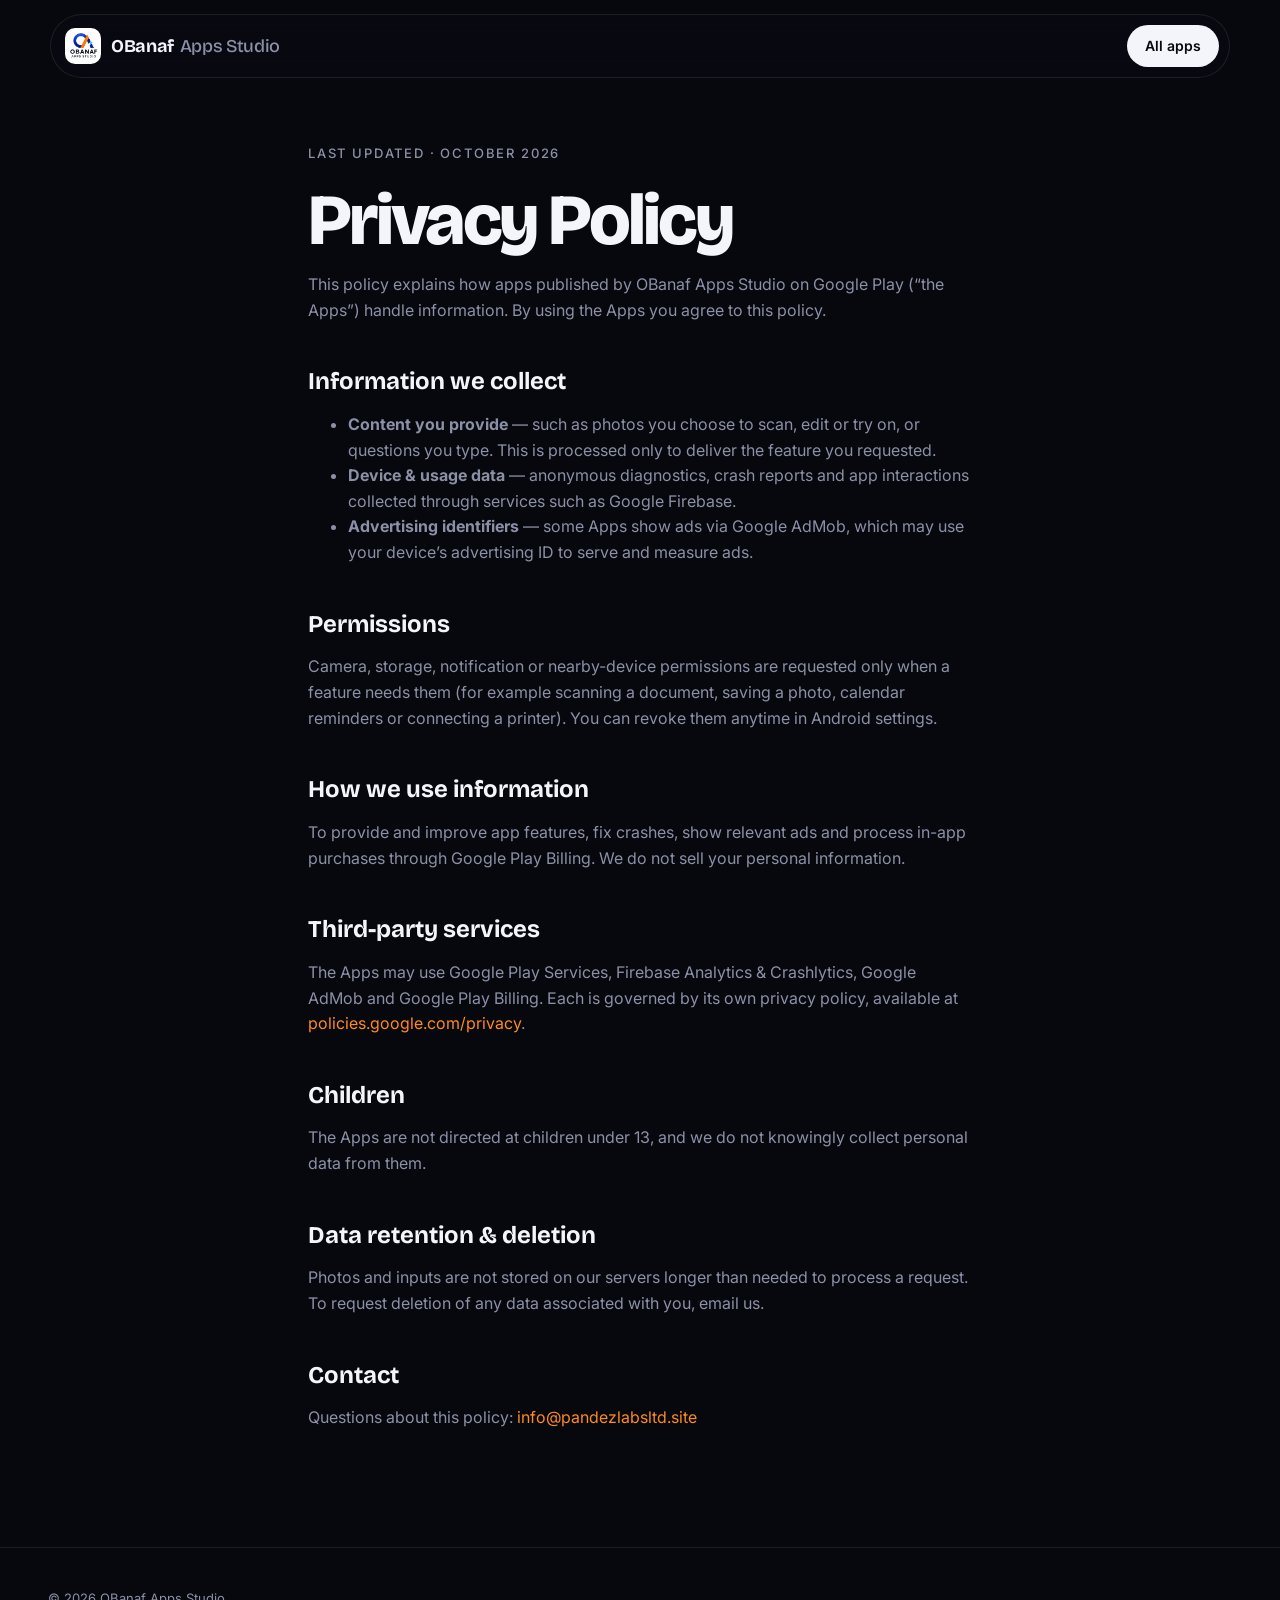
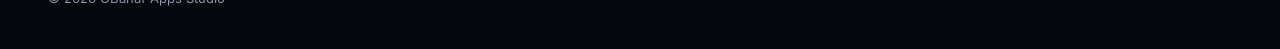
==== privacy.html @ 737c064e "OBanaf Apps Studio website Co-Authored-By: Claude Opus 5.5 <noreply@anthropic.com>" ====
<!doctype html>
<html lang="en">
<head>
<meta charset="utf-8"><meta name="viewport" content="width=device-width, initial-scale=1">
<title>Privacy Policy — OBanaf Apps Studio</title>
<meta name="description" content="Privacy policy for apps published by OBanaf Apps Studio on Google Play.">
<link rel="icon" type="image/webp" href="assets/img/logo.webp">
<link rel="preconnect" href="https://fonts.googleapis.com"><link rel="preconnect" href="https://fonts.gstatic.com" crossorigin>
<link href="https://fonts.googleapis.com/css2?family=Bricolage+Grotesque:opsz,wght@12..96,700&family=Inter:wght@400;600&display=swap" rel="stylesheet">
<link rel="stylesheet" href="assets/css/style.css">
<style>
  .doc{max-width:760px;margin:0 auto;padding:140px var(--gutter) 100px}
  .doc h1{font:800 clamp(40px,7vw,72px)/1 var(--font-display);letter-spacing:-.04em;margin:0 0 16px}
  .doc h2{font:700 24px/1.2 var(--font-display);margin:44px 0 10px}
  .doc p,.doc li{color:var(--muted)} .doc a{color:var(--accent)}
</style>
</head>
<body>
<header class="nav scrolled"><a href="index.html" class="brand"><img src="assets/img/logo.webp" alt="" width="36" height="36"><span>OBanaf<em>Apps Studio</em></span></a><a class="btn btn-sm btn-light" href="index.html#apps">All apps</a></header>
<main class="doc">
  <p class="kicker">Last updated · October 2026</p>
  <h1>Privacy Policy</h1>
  <p>This policy explains how apps published by OBanaf Apps Studio on Google Play (“the Apps”) handle information. By using the Apps you agree to this policy.</p>
  <h2>Information we collect</h2>
  <ul>
    <li><b>Content you provide</b> — such as photos you choose to scan, edit or try on, or questions you type. This is processed only to deliver the feature you requested.</li>
    <li><b>Device & usage data</b> — anonymous diagnostics, crash reports and app interactions collected through services such as Google Firebase.</li>
    <li><b>Advertising identifiers</b> — some Apps show ads via Google AdMob, which may use your device’s advertising ID to serve and measure ads.</li>
  </ul>
  <h2>Permissions</h2>
  <p>Camera, storage, notification or nearby-device permissions are requested only when a feature needs them (for example scanning a document, saving a photo, calendar reminders or connecting a printer). You can revoke them anytime in Android settings.</p>
  <h2>How we use information</h2>
  <p>To provide and improve app features, fix crashes, show relevant ads and process in-app purchases through Google Play Billing. We do not sell your personal information.</p>
  <h2>Third-party services</h2>
  <p>The Apps may use Google Play Services, Firebase Analytics & Crashlytics, Google AdMob and Google Play Billing. Each is governed by its own privacy policy, available at <a href="https://policies.google.com/privacy" target="_blank" rel="noopener">policies.google.com/privacy</a>.</p>
  <h2>Children</h2>
  <p>The Apps are not directed at children under 13, and we do not knowingly collect personal data from them.</p>
  <h2>Data retention & deletion</h2>
  <p>Photos and inputs are not stored on our servers longer than needed to process a request. To request deletion of any data associated with you, email us.</p>
  <h2>Contact</h2>
  <p>Questions about this policy: <a href="mailto:info@pandezlabsltd.site">info@pandezlabsltd.site</a></p>
</main>
<footer class="footer"><div class="wrap footer-inner"><p class="copy">© 2026 OBanaf Apps Studio</p></div></footer>
</body>
</html>
---- assets/css/style.css ----
/* ==========================================================
   THEME TOKENS — change these to re-skin for another console
   ========================================================== */
:root {
  --bg: #07080d;
  --bg-2: #0d0f17;
  --surface: rgba(255, 255, 255, .04);
  --surface-2: rgba(255, 255, 255, .07);
  --line: rgba(255, 255, 255, .09);
  --text: #f4f5fa;
  --muted: #8b90a6;
  --accent: #ff8a1f;          /* brand orange */
  --accent-2: #3b5bff;        /* brand blue */
  --accent-3: #5cc8ff;        /* light blue */
  --grad: linear-gradient(100deg, var(--accent) 0%, #ffb35c 35%, var(--accent-3) 70%, var(--accent-2) 100%);
  --radius: 22px;
  --radius-lg: 32px;
  --ease: cubic-bezier(.2, .8, .2, 1);
  --font-display: "Bricolage Grotesque", system-ui, sans-serif;
  --font-body: "Inter", system-ui, -apple-system, Segoe UI, Roboto, sans-serif;
  --gutter: clamp(16px, 4vw, 48px);
}

/* ---------- base ---------- */
*, *::before, *::after { box-sizing: border-box; }
html { scroll-behavior: smooth; -webkit-text-size-adjust: 100%; }
body {
  margin: 0; background: var(--bg); color: var(--text);
  font: 400 16px/1.6 var(--font-body);
  -webkit-font-smoothing: antialiased; overflow-x: hidden;
}
img { display: block; max-width: 100%; }
a { color: inherit; text-decoration: none; }
button { font: inherit; color: inherit; background: none; border: 0; cursor: pointer; }
::selection { background: var(--accent); color: #000; }
:focus-visible { outline: 2px solid var(--accent); outline-offset: 3px; border-radius: 8px; }
.wrap { width: 100%; max-width: 1280px; margin: 0 auto; padding: 0 var(--gutter); }
.skip { position: fixed; left: 16px; top: -60px; z-index: 100; background: var(--text); color: var(--bg); padding: 10px 16px; border-radius: 10px; }
.skip:focus { top: 16px; }
.muted { color: var(--muted); }
.grad { font-style: normal; background: var(--grad); -webkit-background-clip: text; background-clip: text; color: transparent; background-size: 200% 100%; animation: shine 8s linear infinite; }
@keyframes shine { to { background-position: -200% 0; } }

.grain {
  position: fixed; inset: 0; z-index: 90; pointer-events: none; opacity: .06; mix-blend-mode: overlay;
  background-image: url("data:image/svg+xml,%3Csvg xmlns='http://www.w3.org/2000/svg' width='160' height='160'%3E%3Cfilter id='n'%3E%3CfeTurbulence type='fractalNoise' baseFrequency='.9' numOctaves='3' stitchTiles='stitch'/%3E%3C/filter%3E%3Crect width='100%25' height='100%25' filter='url(%23n)'/%3E%3C/svg%3E");
}
.cursor-glow {
  position: fixed; left: 0; top: 0; width: 520px; height: 520px; margin: -260px 0 0 -260px; border-radius: 50%;
  pointer-events: none; z-index: 0; opacity: 0; transition: opacity .4s;
  background: radial-gradient(circle, color-mix(in srgb, var(--accent-2) 22%, transparent), transparent 65%);
  will-change: transform;
}
body.has-pointer .cursor-glow { opacity: 1; }

/* ---------- type ---------- */
.display, .h2, .mega, .statement, h3 { font-family: var(--font-display); letter-spacing: -.035em; margin: 0; }
.display { font-weight: 800; font-size: clamp(48px, 8.4vw, 124px); line-height: .92; }
.h2 { font-weight: 700; font-size: clamp(36px, 5.4vw, 76px); line-height: 1; }
.mega { font-weight: 800; font-size: clamp(56px, 11vw, 176px); line-height: .9; }
.lead { color: var(--muted); font-size: clamp(16px, 1.4vw, 19px); max-width: 560px; margin: 28px 0 0; }
.eyebrow, .kicker {
  display: inline-flex; align-items: center; gap: 10px; margin: 0 0 24px;
  font: 500 13px/1 var(--font-body); letter-spacing: .14em; text-transform: uppercase; color: var(--muted);
}
.eyebrow { padding: 9px 14px; border: 1px solid var(--line); border-radius: 99px; background: var(--surface); backdrop-filter: blur(8px); }
.dot { width: 8px; height: 8px; border-radius: 50%; background: var(--accent); box-shadow: 0 0 0 0 var(--accent); animation: ping 2s infinite; }
@keyframes ping { 70% { box-shadow: 0 0 0 10px transparent; } 100% { box-shadow: 0 0 0 0 transparent; } }

/* ---------- buttons ---------- */
.btn {
  position: relative; display: inline-flex; align-items: center; gap: 10px; height: 54px; padding: 0 26px;
  border-radius: 99px; font-weight: 600; font-size: 15px; white-space: nowrap; cursor: pointer;
  transition: background .3s var(--ease), color .3s, border-color .3s, transform .4s var(--ease);
}
.btn-sm { height: 42px; padding: 0 18px; font-size: 14px; }
.btn-lg { height: 64px; padding: 0 34px; font-size: 17px; }
.btn-primary { background: var(--accent); color: #0b0b0b; box-shadow: 0 10px 40px -10px color-mix(in srgb, var(--accent) 70%, transparent); }
.btn-primary:hover { background: #fff; }
.btn-primary svg { transition: transform .3s var(--ease); }
.btn-primary:hover svg { transform: translateX(4px); }
.btn-ghost { border: 1px solid var(--line); background: var(--surface); backdrop-filter: blur(10px); }
.btn-ghost:hover { border-color: var(--text); }
.btn-light { background: var(--text); color: var(--bg); }
.btn-light:hover { background: var(--accent); }

/* ---------- nav ---------- */
.nav {
  position: fixed; top: 14px; left: 50%; z-index: 50; transform: translateX(-50%);
  width: min(1180px, calc(100% - 24px)); height: 64px; padding: 0 10px 0 14px;
  display: flex; align-items: center; justify-content: space-between; gap: 16px;
  border: 1px solid transparent; border-radius: 99px;
  transition: background .4s, border-color .4s, transform .5s var(--ease);
}
.nav.scrolled { background: rgba(10, 11, 18, .72); border-color: var(--line); backdrop-filter: blur(18px) saturate(1.4); -webkit-backdrop-filter: blur(18px) saturate(1.4); }
.nav.hide { transform: translate(-50%, -120%); }
.brand { display: flex; align-items: center; gap: 10px; font: 700 18px/1 var(--font-display); letter-spacing: -.02em; }
.brand img { border-radius: 10px; background: #fff; }
.brand em { font-style: normal; font-weight: 500; color: var(--muted); margin-left: 6px; }
.nav-links { display: flex; gap: 4px; }
.nav-links a { padding: 10px 16px; border-radius: 99px; color: var(--muted); font-size: 15px; transition: color .25s, background .25s; }
.nav-links a:hover, .nav-links a.active { color: var(--text); background: var(--surface-2); }
.burger { display: none; width: 44px; height: 44px; border-radius: 50%; background: var(--surface-2); position: relative; }
.burger span { position: absolute; left: 13px; right: 13px; height: 2px; background: var(--text); border-radius: 2px; transition: transform .3s var(--ease), top .3s; }
.burger span:first-child { top: 17px; } .burger span:last-child { top: 25px; }
.nav.open .burger span:first-child { top: 21px; transform: rotate(45deg); }
.nav.open .burger span:last-child { top: 21px; transform: rotate(-45deg); }

/* ---------- hero ---------- */
.hero { position: relative; min-height: 100svh; display: flex; align-items: center; padding: 120px 0 90px; overflow: hidden; isolation: isolate; }
.hero-inner { position: relative; display: grid; grid-template-columns: 1.1fr .9fr; gap: 40px; align-items: center; }
.orb { position: absolute; border-radius: 50%; filter: blur(90px); z-index: -1; pointer-events: none; }
.orb-a { width: 620px; height: 620px; right: -120px; top: -120px; background: color-mix(in srgb, var(--accent-2) 55%, transparent); animation: drift 18s ease-in-out infinite alternate; }
.orb-b { width: 480px; height: 480px; left: -160px; bottom: -160px; background: color-mix(in srgb, var(--accent) 35%, transparent); animation: drift 22s ease-in-out infinite alternate-reverse; }
@keyframes drift { to { transform: translate(-80px, 80px) scale(1.15); } }
.hero-grid {
  position: absolute; inset: 0; z-index: -1; opacity: .5;
  background-image: linear-gradient(var(--line) 1px, transparent 1px), linear-gradient(90deg, var(--line) 1px, transparent 1px);
  background-size: 72px 72px;
  mask-image: radial-gradient(ellipse 70% 60% at 50% 40%, #000 30%, transparent 75%);
  -webkit-mask-image: radial-gradient(ellipse 70% 60% at 50% 40%, #000 30%, transparent 75%);
}
.split .line { display: block; overflow: hidden; padding-bottom: .06em; }
.split .line > span { display: inline-block; transform: translateY(110%); transition: transform 1.1s var(--ease); }
.split.in .line > span { transform: none; }
.split .line:nth-child(2) > span { transition-delay: .08s; }
.split .line:nth-child(3) > span { transition-delay: .16s; }
.hero-cta { display: flex; flex-wrap: wrap; gap: 12px; margin-top: 36px; }
.hero-proof { display: flex; align-items: center; gap: 14px; margin-top: 40px; color: var(--muted); font-size: 14px; }
.hero-proof p { margin: 0; } .hero-proof strong { color: var(--text); }
.avatars { display: flex; }
.avatars img { width: 38px; height: 38px; border-radius: 11px; border: 2px solid var(--bg); margin-left: -10px; background: var(--bg-2); }
.avatars img:first-child { margin-left: 0; }

.hero-visual { position: relative; height: 620px; perspective: 1400px; }
.phone-stack { position: absolute; inset: 0; transform-style: preserve-3d; }
.phone {
  position: absolute; top: 50%; left: 50%; width: 250px; aspect-ratio: 422 / 900; margin: -266px 0 0 -125px;
  border-radius: 34px; overflow: hidden; background: var(--bg-2);
  box-shadow: 0 40px 80px -20px rgba(0, 0, 0, .7), 0 0 0 1px rgba(255, 255, 255, .1), inset 0 0 0 1px rgba(255,255,255,.06);
  transition: transform 1.1s var(--ease), opacity .8s, filter .8s;
}
.phone img { width: 100%; height: 100%; object-fit: cover; }
.phone[data-pos="0"] { transform: translateX(0) translateZ(80px) rotateY(-8deg); z-index: 3; }
.phone[data-pos="1"] { transform: translateX(150px) translateZ(-60px) rotateY(-22deg) rotateZ(4deg); z-index: 2; filter: brightness(.6); }
.phone[data-pos="2"] { transform: translateX(-150px) translateZ(-60px) rotateY(18deg) rotateZ(-4deg); z-index: 2; filter: brightness(.6); }
.phone[data-pos="3"] { transform: translateX(0) translateZ(-260px); opacity: 0; z-index: 1; }
.float-card {
  position: absolute; z-index: 5; display: flex; align-items: center; gap: 12px; padding: 12px 16px 12px 12px;
  border-radius: 18px; background: rgba(16, 18, 28, .72); border: 1px solid var(--line); backdrop-filter: blur(14px);
  box-shadow: 0 20px 50px -20px rgba(0,0,0,.8); animation: bob 6s ease-in-out infinite;
}
.float-card b { display: block; font: 700 18px/1.1 var(--font-display); }
.float-card small { color: var(--muted); font-size: 12px; }
.fc-ico { width: 38px; height: 38px; border-radius: 12px; display: grid; place-items: center; background: var(--accent); color: #000; font-weight: 700; }
.fc-1 { left: 0; top: 18%; } .fc-2 { right: 0; bottom: 16%; animation-delay: -3s; }
.fc-2 .fc-ico { background: var(--accent-3); }
@keyframes bob { 50% { transform: translateY(-14px); } }
.scroll-hint { position: absolute; left: 50%; bottom: 24px; transform: translateX(-50%); display: flex; flex-direction: column; align-items: center; gap: 8px; font-size: 11px; letter-spacing: .2em; text-transform: uppercase; color: var(--muted); }
.scroll-hint span { width: 1px; height: 44px; background: linear-gradient(var(--text), transparent); animation: drip 2s var(--ease) infinite; transform-origin: top; }
@keyframes drip { 0% { transform: scaleY(0); } 50% { transform: scaleY(1); } 100% { transform: scaleY(1); opacity: 0; } }

/* ---------- marquee ---------- */
.marquee { border-block: 1px solid var(--line); padding: 22px 0; overflow: hidden; background: var(--bg-2); }
.marquee-track { display: flex; width: max-content; gap: 56px; animation: scroll-x 40s linear infinite; }
.marquee:hover .marquee-track { animation-play-state: paused; }
.mq-item { display: flex; align-items: center; gap: 14px; font: 600 22px/1 var(--font-display); letter-spacing: -.02em; white-space: nowrap; color: var(--muted); }
.mq-item img { width: 40px; height: 40px; border-radius: 11px; }
.mq-item::after { content: "✦"; margin-left: 42px; color: var(--accent); font-size: 16px; }
@keyframes scroll-x { to { transform: translateX(-50%); } }

/* ---------- stats ---------- */
.stats { display: grid; grid-template-columns: repeat(4, 1fr); padding-top: 120px; padding-bottom: 40px; }
.stat { padding: 8px 28px 8px 0; }
.stat + .stat { padding-left: 28px; border-left: 1px solid var(--line); }
.stat-num { display: flex; align-items: baseline; font: 800 clamp(48px, 6vw, 88px)/1 var(--font-display); letter-spacing: -.05em; }
.stat-num .suffix { color: var(--accent); font-size: .6em; margin-left: 4px; }
.digit { display: inline-block; height: 1em; overflow: hidden; line-height: 1; text-align: center; transition: width 1.2s var(--ease); }
.digit > span { width: 100%; display: flex; flex-direction: column; transition: transform 1.8s var(--ease); }
.digit > span > span { height: 1em; display: flex; justify-content: center; }
.stat h3 { font: 600 17px/1.3 var(--font-body); letter-spacing: 0; margin: 16px 0 6px; }
.stat p { color: var(--muted); font-size: 14px; margin: 0; max-width: 240px; }

/* ---------- section heads ---------- */
section { position: relative; }
.apps, .services { padding-top: 140px; }
.section-head { display: flex; justify-content: space-between; align-items: flex-end; gap: 32px; flex-wrap: wrap; margin-bottom: 56px; }

/* ---------- filters ---------- */
.filters { display: flex; flex-wrap: wrap; gap: 8px; padding: 6px; border: 1px solid var(--line); border-radius: 99px; background: var(--surface); }
.filters button { position: relative; height: 40px; padding: 0 16px; border-radius: 99px; font-size: 14px; color: var(--muted); transition: color .3s; }
.filters button:hover { color: var(--text); }
.filters button[aria-selected="true"] { background: var(--text); color: var(--bg); font-weight: 600; }
.filters button small { opacity: .55; margin-left: 4px; }

/* ---------- app cards ---------- */
.app-grid { display: grid; grid-template-columns: repeat(12, 1fr); gap: 20px; }
.card {
  --hue: var(--accent);
  position: relative; grid-column: span 4; display: flex; flex-direction: column; min-height: 560px;
  border-radius: var(--radius-lg); border: 1px solid var(--line); overflow: hidden; cursor: pointer;
  background: linear-gradient(180deg, color-mix(in srgb, var(--hue) 16%, var(--bg-2)) 0%, var(--bg-2) 62%);
  transition: border-color .4s, transform .6s var(--ease), opacity .5s, box-shadow .6s;
  isolation: isolate;
}
.card.big { grid-column: span 6; min-height: 620px; }
.card::before {
  content: ""; position: absolute; inset: 0; z-index: -1; opacity: 0; transition: opacity .5s;
  background: radial-gradient(500px circle at var(--mx, 50%) var(--my, 0%), color-mix(in srgb, var(--hue) 30%, transparent), transparent 60%);
}
.card:hover { border-color: color-mix(in srgb, var(--hue) 55%, transparent); box-shadow: 0 40px 80px -40px color-mix(in srgb, var(--hue) 60%, transparent); }
.card:hover::before { opacity: 1; }
.card.is-hidden { display: none; }
.card-top { display: flex; gap: 16px; align-items: center; padding: 26px 26px 0; }
.card-icon { width: 64px; height: 64px; border-radius: 18px; flex: none; box-shadow: 0 10px 30px -10px rgba(0,0,0,.6); }
.card-title { font: 700 24px/1.1 var(--font-display); letter-spacing: -.025em; margin: 0; }
.card-sub { color: var(--muted); font-size: 14px; margin-top: 4px; }
.card-tag { position: absolute; top: 22px; right: 22px; font-size: 12px; padding: 6px 12px; border-radius: 99px; background: var(--surface-2); border: 1px solid var(--line); color: var(--muted); }
.card-desc { color: var(--muted); font-size: 15px; padding: 18px 26px 0; margin: 0; }
.card-meta { display: flex; gap: 18px; padding: 16px 26px 0; font-size: 13px; color: var(--muted); }
.card-meta b { color: var(--text); font-weight: 600; }
.card-shots { position: relative; flex: none; height: 300px; margin-top: auto; overflow: hidden; }
.card.big .card-shots { height: 350px; }
.card-shots img {
  position: absolute; top: 34px; left: 50%; height: 400px; width: auto; aspect-ratio: 422 / 900; object-fit: cover; border-radius: 18px;
  box-shadow: 0 30px 60px -20px rgba(0,0,0,.8), 0 0 0 1px rgba(255,255,255,.08); background: var(--bg);
  transition: transform .8s var(--ease);
}
.card.big .card-shots img { height: 460px; }
.card-shots img:nth-child(1) { transform: translateX(-50%) translateY(0); z-index: 3; }
.card-shots img:nth-child(2) { transform: translateX(-118%) translateY(36px) rotate(-7deg); z-index: 2; }
.card-shots img:nth-child(3) { transform: translateX(18%) translateY(36px) rotate(7deg); z-index: 2; }
.card:hover .card-shots img:nth-child(1) { transform: translateX(-50%) translateY(-22px) scale(1.03); }
.card:hover .card-shots img:nth-child(2) { transform: translateX(-138%) translateY(14px) rotate(-10deg); }
.card:hover .card-shots img:nth-child(3) { transform: translateX(38%) translateY(14px) rotate(10deg); }
.card-cta {
  position: absolute; left: 50%; bottom: 22px; z-index: 5; transform: translate(-50%, 20px); opacity: 0;
  display: inline-flex; align-items: center; gap: 8px; height: 46px; padding: 0 20px; border-radius: 99px;
  background: rgba(255,255,255,.92); color: #000; font-weight: 600; font-size: 14px; transition: transform .5s var(--ease), opacity .4s;
  backdrop-filter: blur(8px);
}
.card:hover .card-cta, .card:focus-visible .card-cta { transform: translate(-50%, 0); opacity: 1; }

/* ---------- showcase ---------- */
.showcase { height: 340vh; margin-top: 140px; }
.showcase-sticky { position: sticky; top: 0; height: 100svh; overflow: hidden; display: flex; flex-direction: column; justify-content: center; gap: 44px; }
.showcase-head { display: flex; flex-direction: column; }
.showcase-track { display: flex; gap: 22px; padding-left: var(--gutter); width: max-content; will-change: transform; }
.sc-item { position: relative; flex: none; width: clamp(180px, 18vw, 240px); }
.sc-item img { width: 100%; aspect-ratio: 422 / 900; object-fit: cover; border-radius: 22px; border: 1px solid var(--line); background: var(--bg-2); }
.sc-item figcaption { display: flex; align-items: center; gap: 8px; margin-top: 12px; font-size: 13px; color: var(--muted); }
.sc-item figcaption img { width: 22px; height: 22px; border-radius: 6px; aspect-ratio: 1; border: 0; }
.sc-item:nth-child(even) { margin-top: 60px; }
.showcase-progress { height: 2px; }
.showcase-progress span { display: block; height: 100%; width: 100%; background: var(--grad); transform-origin: left; transform: scaleX(0); border-radius: 2px; }

/* ---------- studio ---------- */
.studio { padding-top: 140px; }
.statement { font-weight: 600; font-size: clamp(30px, 4.2vw, 60px); line-height: 1.08; max-width: 1100px; }
.statement .w { opacity: .14; transition: opacity .5s; }
.statement .w.on { opacity: 1; }
.pillars { display: grid; grid-template-columns: repeat(3, 1fr); gap: 20px; margin-top: 80px; }
.pillar { padding: 32px; border-radius: var(--radius); border: 1px solid var(--line); background: var(--surface); }
.pillar span { font: 600 13px/1 var(--font-body); color: var(--accent); letter-spacing: .1em; }
.pillar h3 { font-size: 28px; margin: 40px 0 10px; }
.pillar p { color: var(--muted); margin: 0; }

/* ---------- services bento ---------- */
.bento { display: grid; grid-template-columns: repeat(3, 1fr); gap: 20px; }
.tile {
  position: relative; padding: 34px; border-radius: var(--radius-lg); border: 1px solid var(--line); background: var(--bg-2);
  overflow: hidden; transition: border-color .4s, transform .5s var(--ease); transform-style: preserve-3d;
}
.tile:hover { border-color: rgba(255,255,255,.22); }
.t-wide { grid-column: span 2; }
.t-accent { background: linear-gradient(135deg, color-mix(in srgb, var(--accent-2) 40%, var(--bg-2)), var(--bg-2) 70%); }
.tile-ico { width: 54px; height: 54px; border-radius: 16px; display: grid; place-items: center; background: var(--surface-2); color: var(--accent); margin-bottom: 64px; }
.tile-ico svg { width: 26px; height: 26px; }
.tile h3 { font-size: 28px; margin-bottom: 10px; }
.tile p { color: var(--muted); margin: 0; max-width: 520px; }
.chips { display: flex; flex-wrap: wrap; gap: 8px; margin-top: 22px; }
.chips span { font-size: 13px; padding: 7px 13px; border-radius: 99px; border: 1px solid var(--line); color: var(--muted); }

/* ---------- contact ---------- */
.contact { margin-top: 160px; padding: 140px 0; overflow: hidden; border-top: 1px solid var(--line); isolation: isolate; }
.orb-c { width: 760px; height: 760px; left: 50%; top: 40%; transform: translate(-50%, -50%); background: color-mix(in srgb, var(--accent-2) 40%, transparent); }
.contact-inner { text-align: center; display: flex; flex-direction: column; align-items: center; }
.contact .lead { margin-inline: auto; }
.contact .hero-cta { justify-content: center; }

/* ---------- footer ---------- */
.footer { border-top: 1px solid var(--line); padding: 40px 0; }
.footer-inner { display: flex; flex-wrap: wrap; gap: 20px 40px; align-items: center; justify-content: space-between; }
.footer nav { display: flex; flex-wrap: wrap; gap: 24px; color: var(--muted); font-size: 14px; }
.footer nav a { cursor: pointer; } .footer nav a:hover { color: var(--text); }
.copy { width: 100%; margin: 0; color: var(--muted); font-size: 13px; }

/* ---------- detail sheet ---------- */
.sheet {
  width: min(1100px, calc(100% - 24px)); max-height: calc(100svh - 40px); padding: 0; border: 1px solid var(--line);
  border-radius: var(--radius-lg); background: var(--bg-2); color: var(--text); overflow: hidden;
}
.sheet[open] { animation: pop .5s var(--ease); }
.sheet::backdrop { background: rgba(3, 4, 8, .7); backdrop-filter: blur(8px); }
@keyframes pop { from { opacity: 0; transform: translateY(30px) scale(.97); } }
.sheet-body { max-height: calc(100svh - 40px); overflow-y: auto; overscroll-behavior: contain; }
.sh-head { position: relative; display: flex; gap: 22px; align-items: center; padding: 36px 36px 28px; background: linear-gradient(180deg, color-mix(in srgb, var(--hue) 22%, transparent), transparent); }
.sh-head img { width: 96px; height: 96px; border-radius: 24px; }
.sh-head h2 { font: 700 clamp(28px, 4vw, 44px)/1 var(--font-display); letter-spacing: -.03em; margin: 0; }
.sh-head p { color: var(--muted); margin: 8px 0 0; }
.sh-close { position: absolute; top: 18px; right: 18px; width: 44px; height: 44px; border-radius: 50%; background: var(--surface-2); font-size: 22px; transition: background .3s, transform .4s var(--ease); }
.sh-close:hover { background: var(--text); color: var(--bg); transform: rotate(90deg); }
.sh-stats { display: flex; flex-wrap: wrap; gap: 0; margin: 0 36px; border-block: 1px solid var(--line); }
.sh-stats div { padding: 16px 28px 16px 0; margin-right: 28px; border-right: 1px solid var(--line); }
.sh-stats div:last-child { border: 0; }
.sh-stats b { display: block; font: 700 22px/1.1 var(--font-display); }
.sh-stats small { color: var(--muted); font-size: 12px; }
.sh-shots { display: flex; gap: 14px; overflow-x: auto; padding: 28px 36px; scroll-snap-type: x mandatory; scrollbar-width: thin; }
.sh-shots img { flex: none; height: min(56svh, 480px); width: auto; aspect-ratio: auto; border-radius: 18px; scroll-snap-align: start; border: 1px solid var(--line); background: var(--bg); }
.sh-grid { display: grid; grid-template-columns: 1.2fr 1fr; gap: 36px; padding: 0 36px 36px; }
.sh-grid p { color: var(--muted); margin: 0 0 24px; font-size: 17px; }
.sh-feats { list-style: none; padding: 0; margin: 0; display: grid; gap: 10px; }
.sh-feats li { display: flex; gap: 12px; align-items: center; padding: 14px 16px; border-radius: 14px; background: var(--surface); border: 1px solid var(--line); }
.sh-feats li::before { content: ""; width: 8px; height: 8px; border-radius: 50%; background: var(--hue); flex: none; }
.play-badge { display: inline-flex; align-items: center; gap: 12px; height: 60px; padding: 0 22px 0 18px; border-radius: 16px; background: #000; border: 1px solid rgba(255,255,255,.25); transition: transform .3s var(--ease), border-color .3s; }
.play-badge:hover { transform: translateY(-2px); border-color: #fff; }
.play-badge small { display: block; font-size: 11px; color: #ccc; line-height: 1; text-transform: uppercase; letter-spacing: .04em; }
.play-badge b { font: 600 20px/1.1 var(--font-body); }

/* ---------- reveal ---------- */
.reveal { opacity: 0; transform: translateY(40px); transition: opacity 1s var(--ease), transform 1s var(--ease); }
.reveal.in { opacity: 1; transform: none; }
.app-grid .card { opacity: 0; transform: translateY(60px); }
.app-grid .card.in { opacity: 1; transform: none; }

/* ---------- responsive ---------- */
@media (max-width: 1080px) {
  .hero-inner { grid-template-columns: 1fr; }
  .hero-visual { height: 520px; margin-top: 20px; }
  .card, .card.big { grid-column: span 6; }
  .stats { grid-template-columns: repeat(2, 1fr); row-gap: 48px; }
  .stat:nth-child(3) { padding-left: 0; border-left: 0; }
  .bento { grid-template-columns: 1fr 1fr; }
}
@media (max-width: 760px) {
  .nav { height: 58px; top: 10px; }
  .nav-links {
    position: fixed; top: 70px; left: 0; right: 0; flex-direction: column; padding: 12px; gap: 2px;
    background: rgba(12, 13, 20, .96); border: 1px solid var(--line); border-radius: 24px; backdrop-filter: blur(18px);
    opacity: 0; pointer-events: none; transform: translateY(-10px); transition: opacity .3s, transform .4s var(--ease);
  }
  .nav.open .nav-links { opacity: 1; pointer-events: auto; transform: none; }
  .nav-links a { font-size: 18px; padding: 14px 18px; }
  .nav .btn-sm span { display: none; }
  .nav .btn-sm { width: 42px; padding: 0; justify-content: center; }
  .burger { display: block; }
  .brand em { display: none; }
  .hero { padding-top: 110px; }
  .hero-visual { height: 440px; }
  .phone { width: 190px; margin: -203px 0 0 -95px; border-radius: 26px; }
  .phone[data-pos="1"] { transform: translateX(100px) translateZ(-60px) rotateY(-22deg) rotateZ(4deg); }
  .phone[data-pos="2"] { transform: translateX(-100px) translateZ(-60px) rotateY(18deg) rotateZ(-4deg); }
  .float-card { transform: scale(.85); } .fc-1 { top: 4%; } .fc-2 { bottom: 4%; }
  .scroll-hint { display: none; }
  .stats { grid-template-columns: 1fr 1fr; padding-top: 80px; }
  .stat, .stat + .stat { padding: 0 12px 0 0; border: 0; }
  .card, .card.big { grid-column: span 12; min-height: 520px; }
  .card-cta { opacity: 1; transform: translate(-50%, 0); }
  .filters { border-radius: 20px; }
  .apps, .services, .studio { padding-top: 100px; }
  .pillars, .bento { grid-template-columns: 1fr; }
  .t-wide { grid-column: auto; }
  .tile-ico { margin-bottom: 36px; }
  .showcase { height: auto; margin-top: 100px; }
  .showcase-sticky { position: relative; height: auto; }
  .showcase-track { width: auto; overflow-x: auto; scroll-snap-type: x mandatory; padding-right: var(--gutter); transform: none !important; scrollbar-width: none; }
  .sc-item { width: 62vw; scroll-snap-align: center; }
  .sc-item:nth-child(even) { margin-top: 0; }
  .showcase-progress { display: none; }
  .contact { padding: 100px 0; margin-top: 100px; }
  .sh-head, .sh-shots { padding-left: 20px; padding-right: 20px; }
  .sh-head img { width: 72px; height: 72px; border-radius: 18px; }
  .sh-stats { margin: 0 20px; }
  .sh-grid { grid-template-columns: 1fr; padding: 0 20px 28px; }
}

@media (prefers-reduced-motion: reduce) {
  *, *::before, *::after { animation: none !important; transition-duration: .01ms !important; }
  html { scroll-behavior: auto; }
  .reveal, .app-grid .card, .split .line > span { opacity: 1; transform: none; }
  .statement .w { opacity: 1; }
}
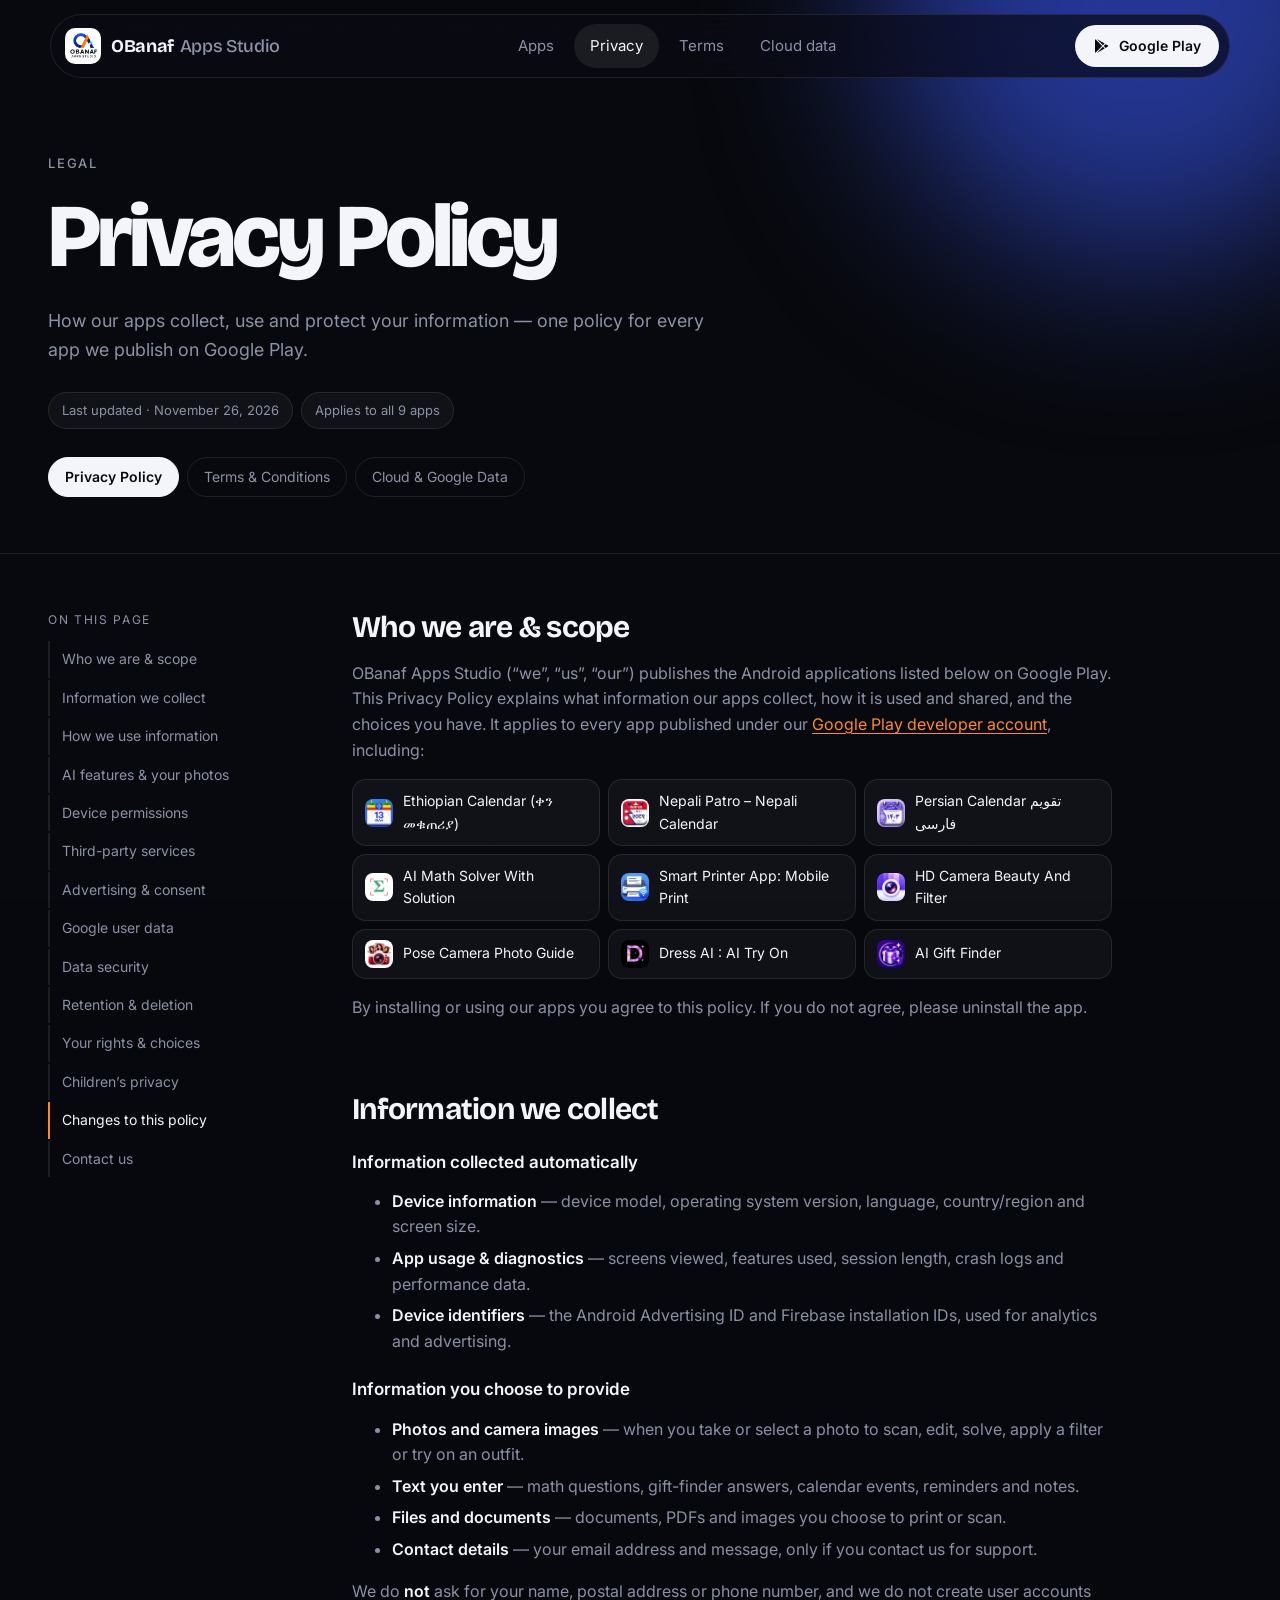
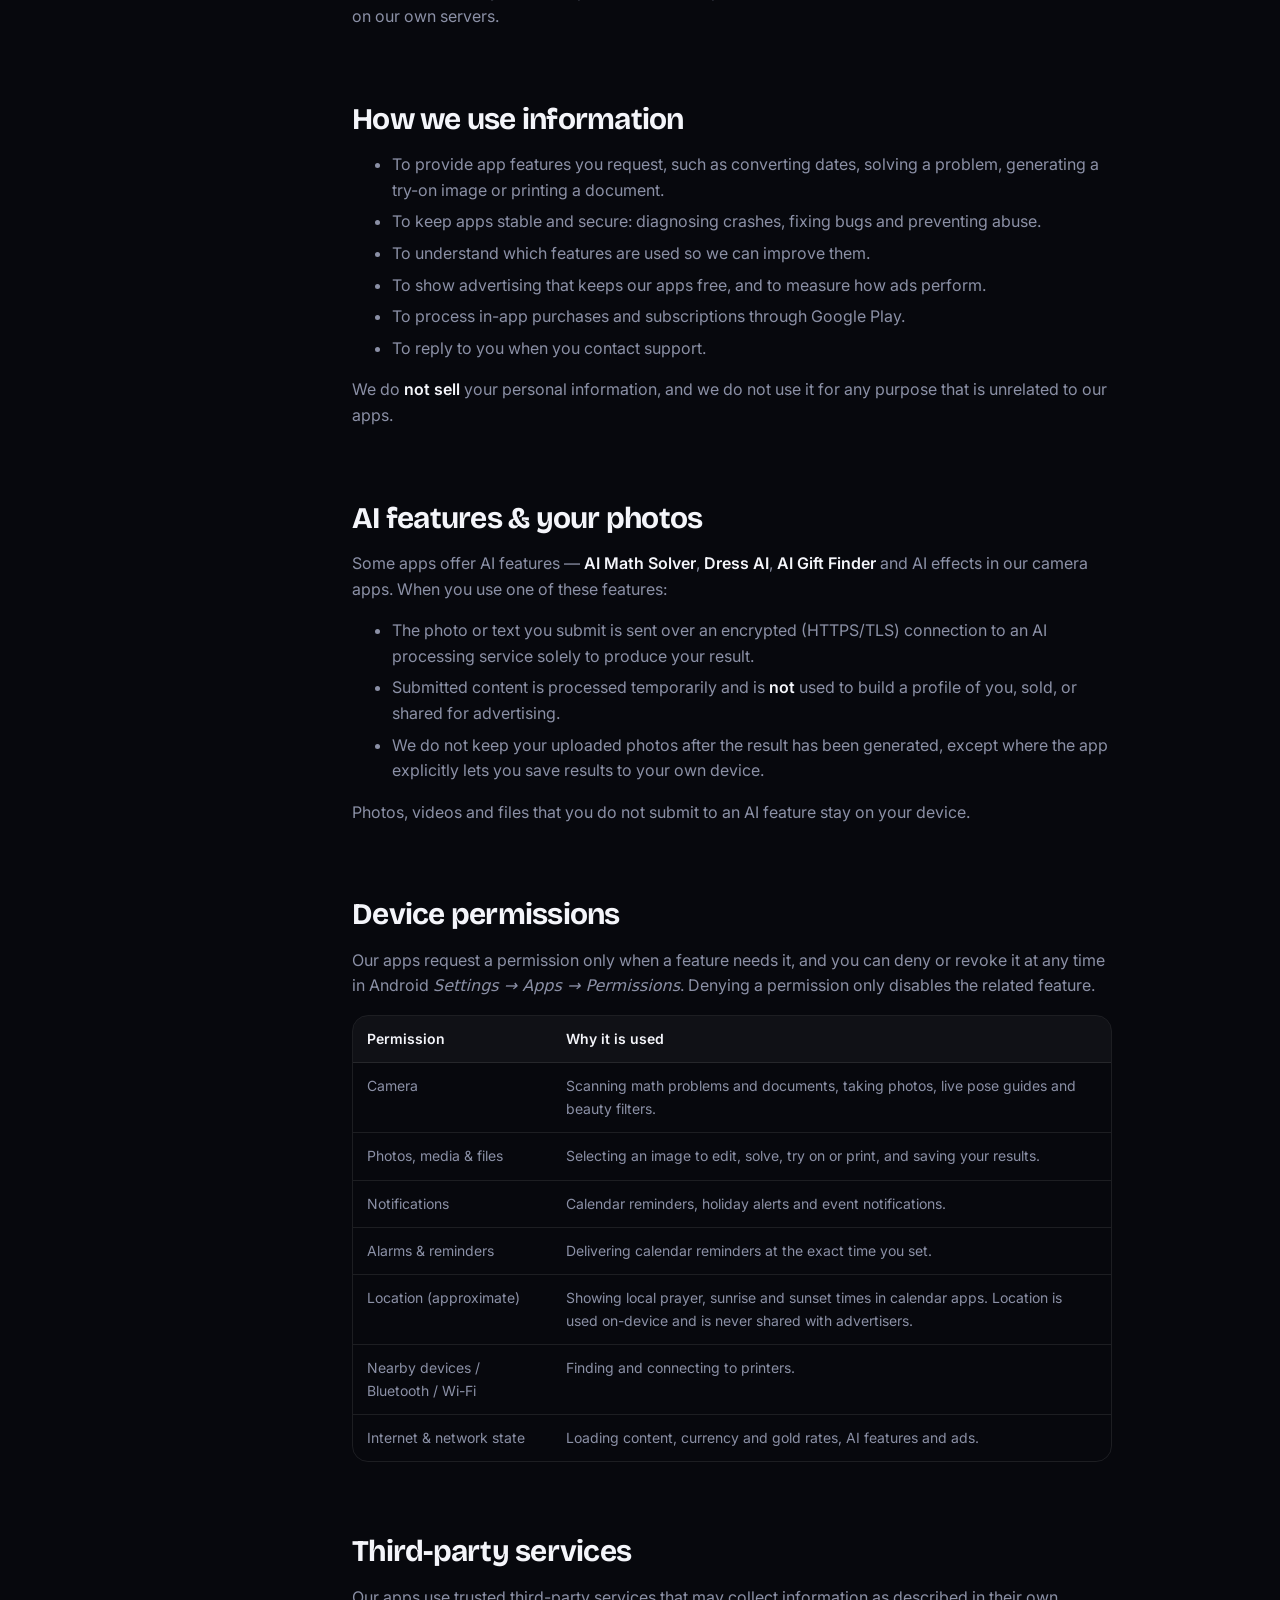
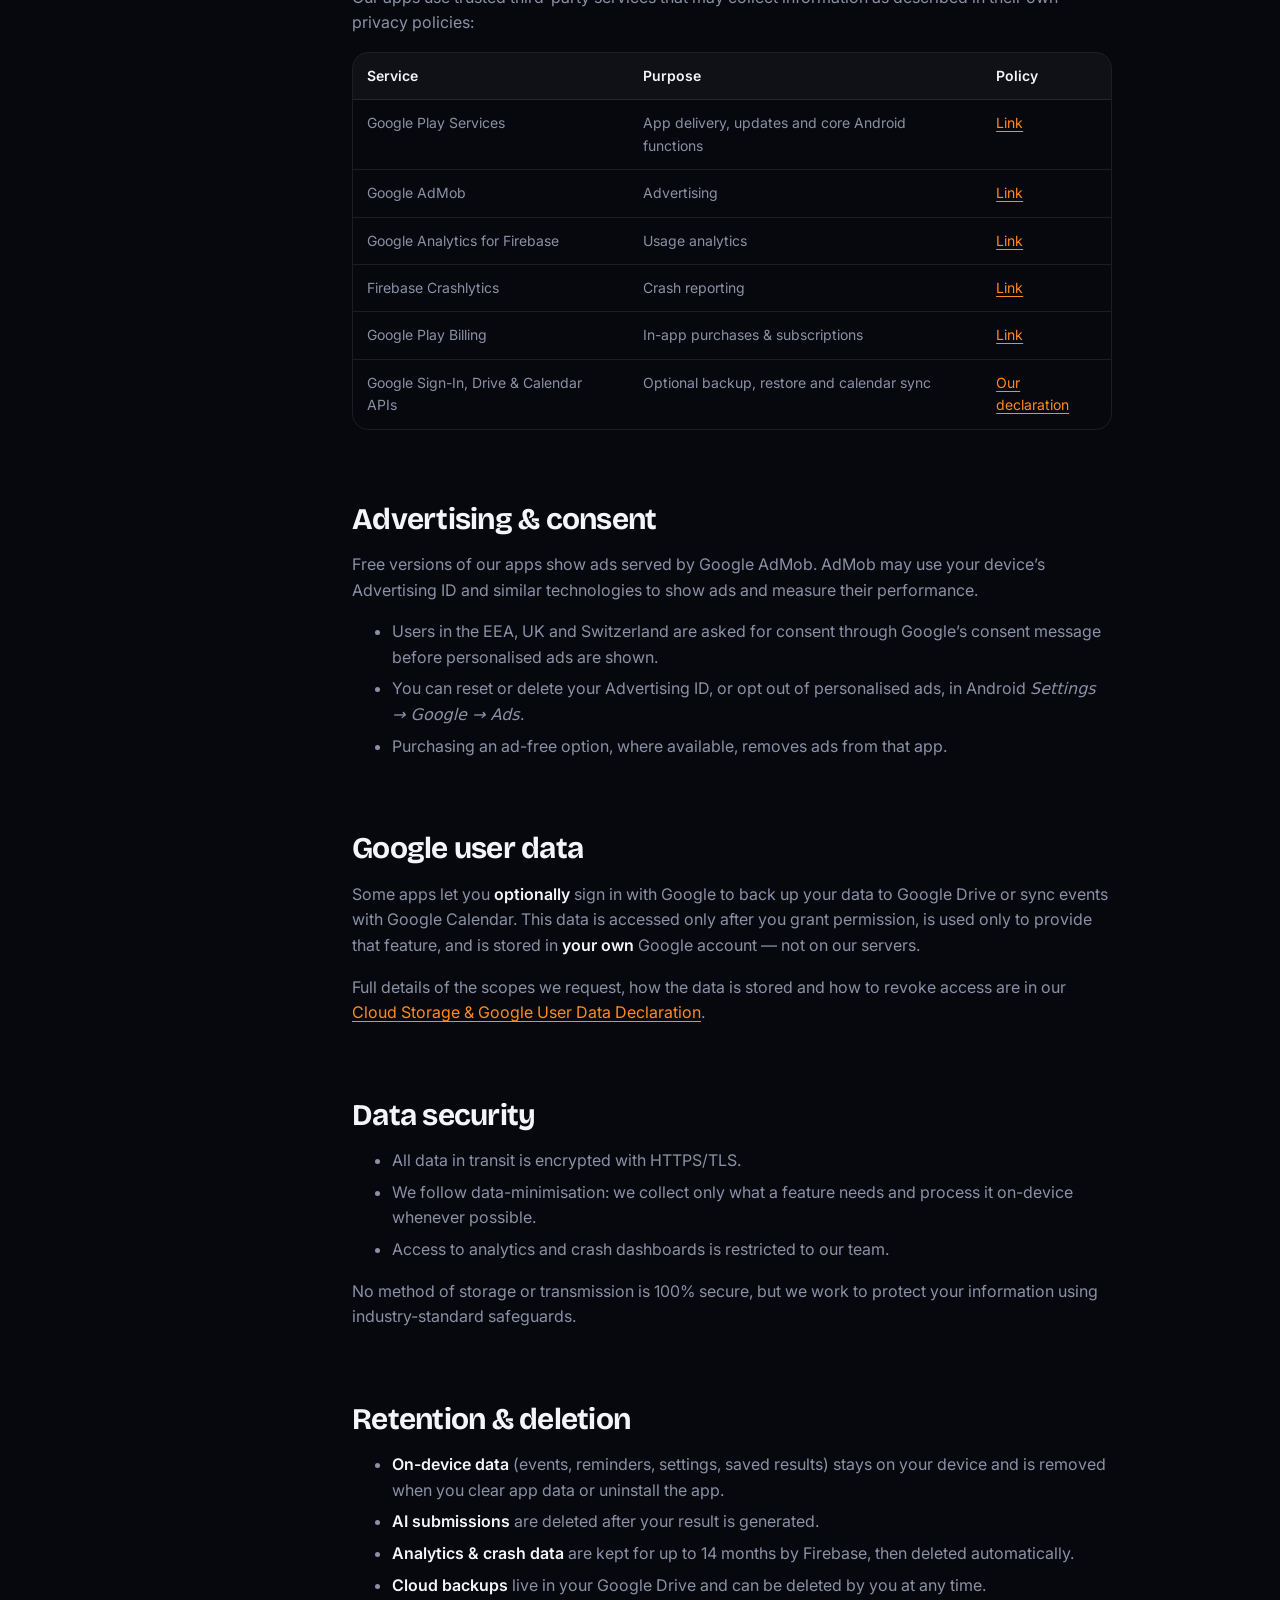
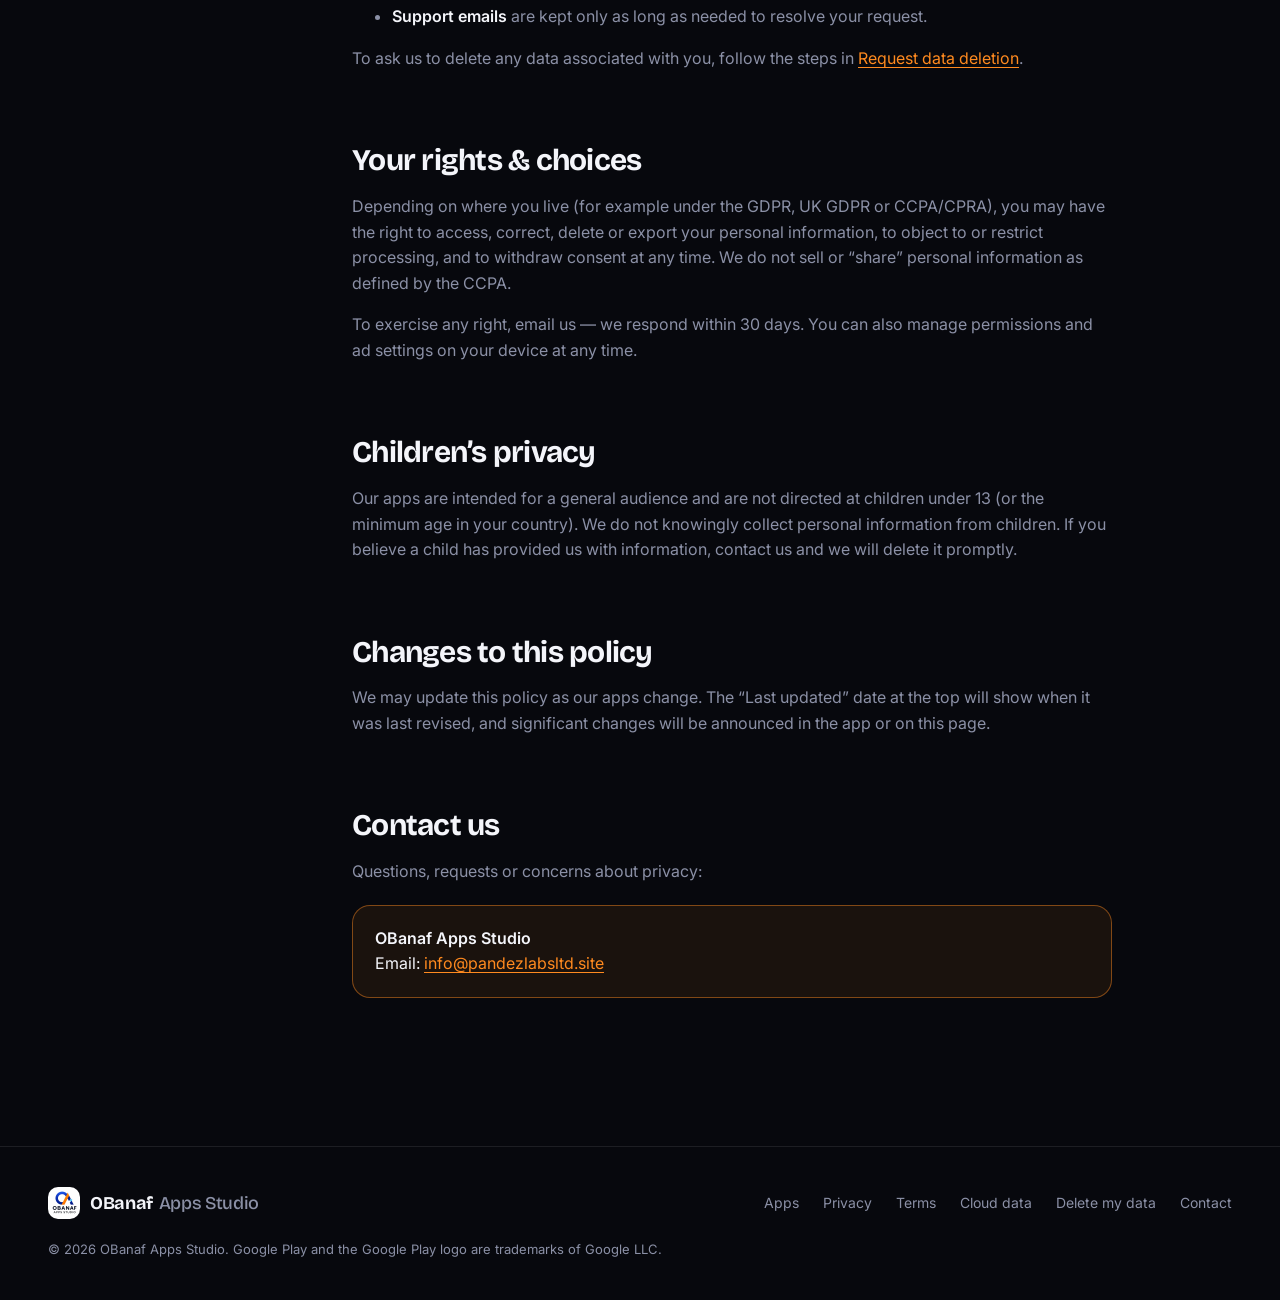
==== commit 03e755ff: "Add privacy policy, terms, cloud data declaration; fix screenshot cropping - privacy.html, terms.htm" ====
--- a/privacy.html
+++ b/privacy.html
@@ -1,45 +1,132 @@
 <!doctype html>
 <html lang="en">
 <head>
-<meta charset="utf-8"><meta name="viewport" content="width=device-width, initial-scale=1">
-<title>Privacy Policy — OBanaf Apps Studio</title>
-<meta name="description" content="Privacy policy for apps published by OBanaf Apps Studio on Google Play.">
-<link rel="icon" type="image/webp" href="assets/img/logo.webp">
-<link rel="preconnect" href="https://fonts.googleapis.com"><link rel="preconnect" href="https://fonts.gstatic.com" crossorigin>
-<link href="https://fonts.googleapis.com/css2?family=Bricolage+Grotesque:opsz,wght@12..96,700&family=Inter:wght@400;600&display=swap" rel="stylesheet">
-<link rel="stylesheet" href="assets/css/style.css">
-<style>
-  .doc{max-width:760px;margin:0 auto;padding:140px var(--gutter) 100px}
-  .doc h1{font:800 clamp(40px,7vw,72px)/1 var(--font-display);letter-spacing:-.04em;margin:0 0 16px}
-  .doc h2{font:700 24px/1.2 var(--font-display);margin:44px 0 10px}
-  .doc p,.doc li{color:var(--muted)} .doc a{color:var(--accent)}
-</style>
+  <meta charset="utf-8">
+  <meta name="viewport" content="width=device-width, initial-scale=1, viewport-fit=cover">
+  <title>Privacy Policy — OBanaf Apps Studio</title>
+  <meta name="description" content="How our apps collect, use and protect your information — one policy for every app we publish on Google Play.">
+  <meta name="theme-color" content="#07080d">
+  <link rel="icon" type="image/webp" href="assets/img/logo.webp">
+  <link rel="preconnect" href="https://fonts.googleapis.com">
+  <link rel="preconnect" href="https://fonts.gstatic.com" crossorigin>
+  <link href="https://fonts.googleapis.com/css2?family=Bricolage+Grotesque:opsz,wght@12..96,500;12..96,700;12..96,800&family=Inter:wght@400;500;600&display=swap" rel="stylesheet">
+  <link rel="stylesheet" href="assets/css/style.css">
 </head>
 <body>
-<header class="nav scrolled"><a href="index.html" class="brand"><img src="assets/img/logo.webp" alt="" width="36" height="36"><span>OBanaf<em>Apps Studio</em></span></a><a class="btn btn-sm btn-light" href="index.html#apps">All apps</a></header>
-<main class="doc">
-  <p class="kicker">Last updated · October 2026</p>
-  <h1>Privacy Policy</h1>
-  <p>This policy explains how apps published by OBanaf Apps Studio on Google Play (“the Apps”) handle information. By using the Apps you agree to this policy.</p>
-  <h2>Information we collect</h2>
-  <ul>
-    <li><b>Content you provide</b> — such as photos you choose to scan, edit or try on, or questions you type. This is processed only to deliver the feature you requested.</li>
-    <li><b>Device & usage data</b> — anonymous diagnostics, crash reports and app interactions collected through services such as Google Firebase.</li>
-    <li><b>Advertising identifiers</b> — some Apps show ads via Google AdMob, which may use your device’s advertising ID to serve and measure ads.</li>
-  </ul>
-  <h2>Permissions</h2>
-  <p>Camera, storage, notification or nearby-device permissions are requested only when a feature needs them (for example scanning a document, saving a photo, calendar reminders or connecting a printer). You can revoke them anytime in Android settings.</p>
-  <h2>How we use information</h2>
-  <p>To provide and improve app features, fix crashes, show relevant ads and process in-app purchases through Google Play Billing. We do not sell your personal information.</p>
-  <h2>Third-party services</h2>
-  <p>The Apps may use Google Play Services, Firebase Analytics & Crashlytics, Google AdMob and Google Play Billing. Each is governed by its own privacy policy, available at <a href="https://policies.google.com/privacy" target="_blank" rel="noopener">policies.google.com/privacy</a>.</p>
-  <h2>Children</h2>
-  <p>The Apps are not directed at children under 13, and we do not knowingly collect personal data from them.</p>
-  <h2>Data retention & deletion</h2>
-  <p>Photos and inputs are not stored on our servers longer than needed to process a request. To request deletion of any data associated with you, email us.</p>
-  <h2>Contact</h2>
-  <p>Questions about this policy: <a href="mailto:info@pandezlabsltd.site">info@pandezlabsltd.site</a></p>
-</main>
-<footer class="footer"><div class="wrap footer-inner"><p class="copy">© 2026 OBanaf Apps Studio</p></div></footer>
+  <a class="skip" href="#content">Skip to content</a>
+  <div class="grain" aria-hidden="true"></div>
+  <header class="nav scrolled" id="nav">
+    <a href="./" class="brand" aria-label="OBanaf Apps Studio home">
+      <img src="assets/img/logo.webp" alt="" width="36" height="36">
+      <span>OBanaf<em>Apps Studio</em></span>
+    </a>
+    <nav class="nav-links" aria-label="Primary">
+      <a href="./#apps">Apps</a>
+      <a href="privacy.html" class="active">Privacy</a>
+      <a href="terms.html">Terms</a>
+      <a href="cloud-data.html">Cloud data</a>
+    </nav>
+    <a class="btn btn-sm btn-light" href="https://play.google.com/store/apps/dev?id=5410437552612865577" target="_blank" rel="noopener">
+      <svg viewBox="0 0 24 24" width="16" height="16" aria-hidden="true"><path fill="currentColor" d="M3.6 1.8 13.8 12 3.6 22.2a1.6 1.6 0 0 1-.6-1.3V3.1c0-.5.2-1 .6-1.3Zm11.3 11.3 2.6 2.6-11.9 6.8 9.3-9.4Zm3.9-3.9 3.2 1.8c.9.5.9 1.6 0 2.1l-3.2 1.8-2.8-2.9 2.8-2.8ZM5.6 1.5l11.9 6.8-2.6 2.6-9.3-9.4Z"/></svg>
+      <span>Google Play</span>
+    </a>
+    <button class="burger" aria-label="Open menu" aria-expanded="false"><span></span><span></span></button>
+  </header>
+
+  <main id="content">
+    <section class="legal-hero">
+      <div class="orb orb-a" aria-hidden="true"></div>
+      <div class="wrap">
+        <p class="kicker">Legal</p>
+        <h1>Privacy Policy</h1>
+        <p class="lead">How our apps collect, use and protect your information — one policy for every app we publish on Google Play.</p>
+        <div class="legal-meta"><span>Last updated · November 26, 2026</span><span>Applies to all 9 apps</span></div>
+        <nav class="legal-tabs" aria-label="Legal documents"><a href="privacy.html" aria-current="page">Privacy Policy</a><a href="terms.html">Terms & Conditions</a><a href="cloud-data.html">Cloud & Google Data</a></nav>
+      </div>
+    </section>
+    <div class="wrap legal">
+      <nav class="toc" aria-label="On this page"><p>On this page</p><a href="#scope">Who we are &amp; scope</a><a href="#collect">Information we collect</a><a href="#use">How we use information</a><a href="#ai">AI features &amp; your photos</a><a href="#permissions">Device permissions</a><a href="#third-parties">Third-party services</a><a href="#ads">Advertising &amp; consent</a><a href="#google-data">Google user data</a><a href="#security">Data security</a><a href="#retention">Retention &amp; deletion</a><a href="#rights">Your rights &amp; choices</a><a href="#children">Children’s privacy</a><a href="#changes">Changes to this policy</a><a href="#contact">Contact us</a></nav>
+      <article class="prose"><section id="scope"><h2>Who we are &amp; scope</h2><p>OBanaf Apps Studio (“we”, “us”, “our”) publishes the Android applications listed below on Google Play. This Privacy Policy explains what information our apps collect, how it is used and shared, and the choices you have. It applies to every app published under our <a href="https://play.google.com/store/apps/dev?id=5410437552612865577" target="_blank" rel="noopener">Google Play developer account</a>, including:</p>
+<ul class="app-list"><li><img src="assets/img/apps/com.ethiopian.calender.converter/icon.webp" alt="" width="28" height="28" loading="lazy">Ethiopian Calendar (ቀን መቁጠሪያ)</li><li><img src="assets/img/apps/com.nepalipatro.nepalicalendar/icon.webp" alt="" width="28" height="28" loading="lazy">Nepali Patro – Nepali Calendar</li><li><img src="assets/img/apps/com.persian.calendar/icon.webp" alt="" width="28" height="28" loading="lazy">Persian Calendar تقویم فارسی</li><li><img src="assets/img/apps/com.ob.aimathsolver.scan.solve/icon.webp" alt="" width="28" height="28" loading="lazy">AI Math Solver With Solution</li><li><img src="assets/img/apps/com.ts.smart.printer.scanner.mobile.printshare/icon.webp" alt="" width="28" height="28" loading="lazy">Smart Printer App: Mobile Print</li><li><img src="assets/img/apps/com.hd.camera.photo.android/icon.webp" alt="" width="28" height="28" loading="lazy">HD Camera Beauty And Filter</li><li><img src="assets/img/apps/com.ob.pose.camera.photo.guide/icon.webp" alt="" width="28" height="28" loading="lazy">Pose Camera Photo Guide</li><li><img src="assets/img/apps/com.ob.dress.ai.tryon.fashion/icon.webp" alt="" width="28" height="28" loading="lazy">Dress AI : AI Try On</li><li><img src="assets/img/apps/com.ob.aigiftfinder.wishlist/icon.webp" alt="" width="28" height="28" loading="lazy">AI Gift Finder</li></ul>
+<p>By installing or using our apps you agree to this policy. If you do not agree, please uninstall the app.</p></section><section id="collect"><h2>Information we collect</h2><h3>Information collected automatically</h3>
+<ul>
+<li><strong>Device information</strong> — device model, operating system version, language, country/region and screen size.</li>
+<li><strong>App usage & diagnostics</strong> — screens viewed, features used, session length, crash logs and performance data.</li>
+<li><strong>Device identifiers</strong> — the Android Advertising ID and Firebase installation IDs, used for analytics and advertising.</li>
+</ul>
+<h3>Information you choose to provide</h3>
+<ul>
+<li><strong>Photos and camera images</strong> — when you take or select a photo to scan, edit, solve, apply a filter or try on an outfit.</li>
+<li><strong>Text you enter</strong> — math questions, gift-finder answers, calendar events, reminders and notes.</li>
+<li><strong>Files and documents</strong> — documents, PDFs and images you choose to print or scan.</li>
+<li><strong>Contact details</strong> — your email address and message, only if you contact us for support.</li>
+</ul>
+<p>We do <strong>not</strong> ask for your name, postal address or phone number, and we do not create user accounts on our own servers.</p></section><section id="use"><h2>How we use information</h2><ul>
+<li>To provide app features you request, such as converting dates, solving a problem, generating a try-on image or printing a document.</li>
+<li>To keep apps stable and secure: diagnosing crashes, fixing bugs and preventing abuse.</li>
+<li>To understand which features are used so we can improve them.</li>
+<li>To show advertising that keeps our apps free, and to measure how ads perform.</li>
+<li>To process in-app purchases and subscriptions through Google Play.</li>
+<li>To reply to you when you contact support.</li>
+</ul>
+<p>We do <strong>not sell</strong> your personal information, and we do not use it for any purpose that is unrelated to our apps.</p></section><section id="ai"><h2>AI features &amp; your photos</h2><p>Some apps offer AI features — <strong>AI Math Solver</strong>, <strong>Dress AI</strong>, <strong>AI Gift Finder</strong> and AI effects in our camera apps. When you use one of these features:</p>
+<ul>
+<li>The photo or text you submit is sent over an encrypted (HTTPS/TLS) connection to an AI processing service solely to produce your result.</li>
+<li>Submitted content is processed temporarily and is <strong>not</strong> used to build a profile of you, sold, or shared for advertising.</li>
+<li>We do not keep your uploaded photos after the result has been generated, except where the app explicitly lets you save results to your own device.</li>
+</ul>
+<p>Photos, videos and files that you do not submit to an AI feature stay on your device.</p></section><section id="permissions"><h2>Device permissions</h2><p>Our apps request a permission only when a feature needs it, and you can deny or revoke it at any time in Android <em>Settings → Apps → Permissions</em>. Denying a permission only disables the related feature.</p>
+<div class="table-wrap"><table>
+<tr><th>Permission</th><th>Why it is used</th></tr>
+<tr><td>Camera</td><td>Scanning math problems and documents, taking photos, live pose guides and beauty filters.</td></tr>
+<tr><td>Photos, media & files</td><td>Selecting an image to edit, solve, try on or print, and saving your results.</td></tr>
+<tr><td>Notifications</td><td>Calendar reminders, holiday alerts and event notifications.</td></tr>
+<tr><td>Alarms & reminders</td><td>Delivering calendar reminders at the exact time you set.</td></tr>
+<tr><td>Location (approximate)</td><td>Showing local prayer, sunrise and sunset times in calendar apps. Location is used on-device and is never shared with advertisers.</td></tr>
+<tr><td>Nearby devices / Bluetooth / Wi-Fi</td><td>Finding and connecting to printers.</td></tr>
+<tr><td>Internet & network state</td><td>Loading content, currency and gold rates, AI features and ads.</td></tr>
+</table></div></section><section id="third-parties"><h2>Third-party services</h2><p>Our apps use trusted third-party services that may collect information as described in their own privacy policies:</p>
+<div class="table-wrap"><table>
+<tr><th>Service</th><th>Purpose</th><th>Policy</th></tr>
+<tr><td>Google Play Services</td><td>App delivery, updates and core Android functions</td><td><a href="https://policies.google.com/privacy" target="_blank" rel="noopener">Link</a></td></tr>
+<tr><td>Google AdMob</td><td>Advertising</td><td><a href="https://support.google.com/admob/answer/6128543" target="_blank" rel="noopener">Link</a></td></tr>
+<tr><td>Google Analytics for Firebase</td><td>Usage analytics</td><td><a href="https://firebase.google.com/support/privacy" target="_blank" rel="noopener">Link</a></td></tr>
+<tr><td>Firebase Crashlytics</td><td>Crash reporting</td><td><a href="https://firebase.google.com/support/privacy" target="_blank" rel="noopener">Link</a></td></tr>
+<tr><td>Google Play Billing</td><td>In-app purchases & subscriptions</td><td><a href="https://payments.google.com/payments/apis-secure/get_legal_document?ldo=0&ldt=privacynotice" target="_blank" rel="noopener">Link</a></td></tr>
+<tr><td>Google Sign-In, Drive & Calendar APIs</td><td>Optional backup, restore and calendar sync</td><td><a href="cloud-data.html">Our declaration</a></td></tr>
+</table></div></section><section id="ads"><h2>Advertising &amp; consent</h2><p>Free versions of our apps show ads served by Google AdMob. AdMob may use your device’s Advertising ID and similar technologies to show ads and measure their performance.</p>
+<ul>
+<li>Users in the EEA, UK and Switzerland are asked for consent through Google’s consent message before personalised ads are shown.</li>
+<li>You can reset or delete your Advertising ID, or opt out of personalised ads, in Android <em>Settings → Google → Ads</em>.</li>
+<li>Purchasing an ad-free option, where available, removes ads from that app.</li>
+</ul></section><section id="google-data"><h2>Google user data</h2><p>Some apps let you <strong>optionally</strong> sign in with Google to back up your data to Google Drive or sync events with Google Calendar. This data is accessed only after you grant permission, is used only to provide that feature, and is stored in <strong>your own</strong> Google account — not on our servers.</p>
+<p>Full details of the scopes we request, how the data is stored and how to revoke access are in our <a href="cloud-data.html">Cloud Storage & Google User Data Declaration</a>.</p></section><section id="security"><h2>Data security</h2><ul>
+<li>All data in transit is encrypted with HTTPS/TLS.</li>
+<li>We follow data-minimisation: we collect only what a feature needs and process it on-device whenever possible.</li>
+<li>Access to analytics and crash dashboards is restricted to our team.</li>
+</ul>
+<p>No method of storage or transmission is 100% secure, but we work to protect your information using industry-standard safeguards.</p></section><section id="retention"><h2>Retention &amp; deletion</h2><ul>
+<li><strong>On-device data</strong> (events, reminders, settings, saved results) stays on your device and is removed when you clear app data or uninstall the app.</li>
+<li><strong>AI submissions</strong> are deleted after your result is generated.</li>
+<li><strong>Analytics & crash data</strong> are kept for up to 14 months by Firebase, then deleted automatically.</li>
+<li><strong>Cloud backups</strong> live in your Google Drive and can be deleted by you at any time.</li>
+<li><strong>Support emails</strong> are kept only as long as needed to resolve your request.</li>
+</ul>
+<p>To ask us to delete any data associated with you, follow the steps in <a href="cloud-data.html#delete">Request data deletion</a>.</p></section><section id="rights"><h2>Your rights &amp; choices</h2><p>Depending on where you live (for example under the GDPR, UK GDPR or CCPA/CPRA), you may have the right to access, correct, delete or export your personal information, to object to or restrict processing, and to withdraw consent at any time. We do not sell or “share” personal information as defined by the CCPA.</p>
+<p>To exercise any right, email us — we respond within 30 days. You can also manage permissions and ad settings on your device at any time.</p></section><section id="children"><h2>Children’s privacy</h2><p>Our apps are intended for a general audience and are not directed at children under 13 (or the minimum age in your country). We do not knowingly collect personal information from children. If you believe a child has provided us with information, contact us and we will delete it promptly.</p></section><section id="changes"><h2>Changes to this policy</h2><p>We may update this policy as our apps change. The “Last updated” date at the top will show when it was last revised, and significant changes will be announced in the app or on this page.</p></section><section id="contact"><h2>Contact us</h2><p>Questions, requests or concerns about privacy:</p>
+<div class="callout"><p><strong>OBanaf Apps Studio</strong><br>Email: <a href="mailto:info@pandezlabsltd.site">info@pandezlabsltd.site</a></p></div></section></article>
+    </div>
+  </main>
+
+  <footer class="footer">
+    <div class="wrap footer-inner">
+      <div class="brand"><img src="assets/img/logo.webp" alt="" width="32" height="32" loading="lazy"><span>OBanaf<em>Apps Studio</em></span></div>
+      <nav aria-label="Footer">
+        <a href="./#apps">Apps</a><a href="privacy.html">Privacy</a><a href="terms.html">Terms</a><a href="cloud-data.html">Cloud data</a><a href="cloud-data.html#delete">Delete my data</a><a href="mailto:info@pandezlabsltd.site">Contact</a>
+      </nav>
+      <p class="copy">© <span id="year">2026</span> OBanaf Apps Studio. Google Play and the Google Play logo are trademarks of Google LLC.</p>
+    </div>
+  </footer>
+  <script src="assets/js/legal.js" defer></script>
 </body>
 </html>
--- a/assets/css/style.css
+++ b/assets/css/style.css
@@ -140,7 +140,7 @@
   box-shadow: 0 40px 80px -20px rgba(0, 0, 0, .7), 0 0 0 1px rgba(255, 255, 255, .1), inset 0 0 0 1px rgba(255,255,255,.06);
   transition: transform 1.1s var(--ease), opacity .8s, filter .8s;
 }
-.phone img { width: 100%; height: 100%; object-fit: cover; }
+.phone img { width: 100%; height: 100%; object-fit: cover; object-position: top; }
 .phone[data-pos="0"] { transform: translateX(0) translateZ(80px) rotateY(-8deg); z-index: 3; }
 .phone[data-pos="1"] { transform: translateX(150px) translateZ(-60px) rotateY(-22deg) rotateZ(4deg); z-index: 2; filter: brightness(.6); }
 .phone[data-pos="2"] { transform: translateX(-150px) translateZ(-60px) rotateY(18deg) rotateZ(-4deg); z-index: 2; filter: brightness(.6); }
@@ -215,14 +215,14 @@
 .card-icon { width: 64px; height: 64px; border-radius: 18px; flex: none; box-shadow: 0 10px 30px -10px rgba(0,0,0,.6); }
 .card-title { font: 700 24px/1.1 var(--font-display); letter-spacing: -.025em; margin: 0; }
 .card-sub { color: var(--muted); font-size: 14px; margin-top: 4px; }
-.card-tag { position: absolute; top: 22px; right: 22px; font-size: 12px; padding: 6px 12px; border-radius: 99px; background: var(--surface-2); border: 1px solid var(--line); color: var(--muted); }
+.card-tag { font-size: 12px; padding: 4px 10px; border-radius: 99px; background: var(--surface-2); border: 1px solid var(--line); color: var(--muted); }
 .card-desc { color: var(--muted); font-size: 15px; padding: 18px 26px 0; margin: 0; }
-.card-meta { display: flex; gap: 18px; padding: 16px 26px 0; font-size: 13px; color: var(--muted); }
+.card-meta { display: flex; flex-wrap: wrap; align-items: center; gap: 8px 16px; padding: 16px 26px 0; font-size: 13px; color: var(--muted); }
 .card-meta b { color: var(--text); font-weight: 600; }
 .card-shots { position: relative; flex: none; height: 300px; margin-top: auto; overflow: hidden; }
 .card.big .card-shots { height: 350px; }
 .card-shots img {
-  position: absolute; top: 34px; left: 50%; height: 400px; width: auto; aspect-ratio: 422 / 900; object-fit: cover; border-radius: 18px;
+  position: absolute; top: 34px; left: 50%; height: 400px; width: auto; border-radius: 18px;
   box-shadow: 0 30px 60px -20px rgba(0,0,0,.8), 0 0 0 1px rgba(255,255,255,.08); background: var(--bg);
   transition: transform .8s var(--ease);
 }
@@ -243,14 +243,14 @@
 
 /* ---------- showcase ---------- */
 .showcase { height: 340vh; margin-top: 140px; }
-.showcase-sticky { position: sticky; top: 0; height: 100svh; overflow: hidden; display: flex; flex-direction: column; justify-content: center; gap: 44px; }
+.showcase-sticky { position: sticky; top: 0; height: 100svh; overflow: hidden; display: flex; flex-direction: column; justify-content: center; gap: 32px; padding-top: 72px; }
 .showcase-head { display: flex; flex-direction: column; }
 .showcase-track { display: flex; gap: 22px; padding-left: var(--gutter); width: max-content; will-change: transform; }
-.sc-item { position: relative; flex: none; width: clamp(180px, 18vw, 240px); }
-.sc-item img { width: 100%; aspect-ratio: 422 / 900; object-fit: cover; border-radius: 22px; border: 1px solid var(--line); background: var(--bg-2); }
+.sc-item { position: relative; flex: none; margin: 0; }
+.sc-item > img { height: min(52svh, 500px); width: auto; border-radius: 22px; border: 1px solid var(--line); background: var(--bg-2); }
 .sc-item figcaption { display: flex; align-items: center; gap: 8px; margin-top: 12px; font-size: 13px; color: var(--muted); }
 .sc-item figcaption img { width: 22px; height: 22px; border-radius: 6px; aspect-ratio: 1; border: 0; }
-.sc-item:nth-child(even) { margin-top: 60px; }
+.sc-item:nth-child(even) { margin-top: 36px; }
 .showcase-progress { height: 2px; }
 .showcase-progress span { display: block; height: 100%; width: 100%; background: var(--grad); transform-origin: left; transform: scaleX(0); border-radius: 2px; }
 
@@ -374,7 +374,9 @@
   .showcase { height: auto; margin-top: 100px; }
   .showcase-sticky { position: relative; height: auto; }
   .showcase-track { width: auto; overflow-x: auto; scroll-snap-type: x mandatory; padding-right: var(--gutter); transform: none !important; scrollbar-width: none; }
-  .sc-item { width: 62vw; scroll-snap-align: center; }
+  .sc-item { scroll-snap-align: center; }
+  .sc-item > img { height: min(64svh, 460px); }
+  .card-shots img, .card.big .card-shots img { height: 360px; }
   .sc-item:nth-child(even) { margin-top: 0; }
   .showcase-progress { display: none; }
   .contact { padding: 100px 0; margin-top: 100px; }
@@ -390,3 +392,49 @@
   .reveal, .app-grid .card, .split .line > span { opacity: 1; transform: none; }
   .statement .w { opacity: 1; }
 }
+
+/* ---------- legal pages ---------- */
+.legal-hero { position: relative; padding: 150px 0 56px; overflow: hidden; isolation: isolate; border-bottom: 1px solid var(--line); }
+.legal-hero .orb-a { width: 520px; height: 520px; top: -260px; }
+.legal-hero h1 { font: 800 clamp(44px, 7vw, 96px)/.95 var(--font-display); letter-spacing: -.045em; margin: 0; }
+.legal-hero .lead { max-width: 680px; }
+.legal-meta { display: flex; flex-wrap: wrap; gap: 8px; margin-top: 28px; }
+.legal-meta span { font-size: 13px; padding: 7px 13px; border-radius: 99px; border: 1px solid var(--line); background: var(--surface); color: var(--muted); }
+.legal-tabs { display: flex; flex-wrap: wrap; gap: 8px; margin-top: 28px; }
+.legal-tabs a { height: 40px; display: inline-flex; align-items: center; padding: 0 16px; border-radius: 99px; border: 1px solid var(--line); font-size: 14px; color: var(--muted); transition: color .25s, border-color .25s; }
+.legal-tabs a:hover { color: var(--text); border-color: var(--text); }
+.legal-tabs a[aria-current="page"] { background: var(--text); color: var(--bg); border-color: var(--text); font-weight: 600; }
+.legal { display: grid; grid-template-columns: 240px minmax(0, 1fr); gap: 64px; padding-top: 56px; padding-bottom: 120px; }
+.toc { position: sticky; top: 100px; align-self: start; display: grid; gap: 2px; font-size: 14px; }
+.toc p { margin: 0 0 10px; font-size: 12px; letter-spacing: .14em; text-transform: uppercase; color: var(--muted); }
+.toc a { padding: 7px 12px; border-left: 2px solid var(--line); color: var(--muted); transition: color .2s, border-color .2s; }
+.toc a:hover, .toc a.active { color: var(--text); border-color: var(--accent); }
+.prose { max-width: 760px; }
+.prose section { scroll-margin-top: 96px; padding-bottom: 8px; }
+.prose h2 { font: 700 clamp(24px, 2.6vw, 30px)/1.15 var(--font-display); letter-spacing: -.025em; margin: 48px 0 14px; }
+.prose section:first-child h2 { margin-top: 0; }
+.prose h3 { font: 600 17px/1.3 var(--font-body); letter-spacing: 0; margin: 24px 0 8px; }
+.prose p, .prose li { color: var(--muted); }
+.prose li { margin: 6px 0; }
+.prose strong { color: var(--text); font-weight: 600; }
+.prose a { color: var(--accent); text-decoration: underline; text-underline-offset: 3px; }
+.callout { margin: 20px 0; padding: 20px 22px; border-radius: 18px; border: 1px solid color-mix(in srgb, var(--accent) 45%, transparent); background: color-mix(in srgb, var(--accent) 8%, transparent); }
+.callout p { margin: 0; color: var(--text); }
+.table-wrap { overflow-x: auto; margin: 16px 0; border: 1px solid var(--line); border-radius: 16px; }
+.prose table { width: 100%; border-collapse: collapse; font-size: 14px; min-width: 560px; }
+.prose th, .prose td { text-align: left; vertical-align: top; padding: 12px 14px; border-bottom: 1px solid var(--line); }
+.prose th { color: var(--text); font-weight: 600; background: var(--surface); }
+.prose td { color: var(--muted); }
+.prose tr:last-child td { border-bottom: 0; }
+.prose code { font-size: 13px; padding: 2px 6px; border-radius: 6px; background: var(--surface-2); color: var(--text); white-space: nowrap; display: inline-block; margin: 2px 0; }
+.app-list { display: grid; grid-template-columns: repeat(auto-fill, minmax(230px, 1fr)); gap: 8px; list-style: none; padding: 0; }
+.app-list li { display: flex; align-items: center; gap: 10px; margin: 0; padding: 10px 12px; border-radius: 14px; border: 1px solid var(--line); background: var(--surface); color: var(--text); font-size: 14px; }
+.app-list img { width: 28px; height: 28px; border-radius: 8px; }
+.sh-legal { display: flex; flex-wrap: wrap; gap: 6px 18px; padding: 0 36px 32px; font-size: 13px; color: var(--muted); }
+.sh-legal a:hover { color: var(--text); }
+@media (max-width: 900px) {
+  .legal { grid-template-columns: 1fr; gap: 24px; }
+  .toc { display: none; }
+  .legal-hero { padding-top: 120px; }
+  .sh-legal { padding: 0 20px 28px; }
+}
